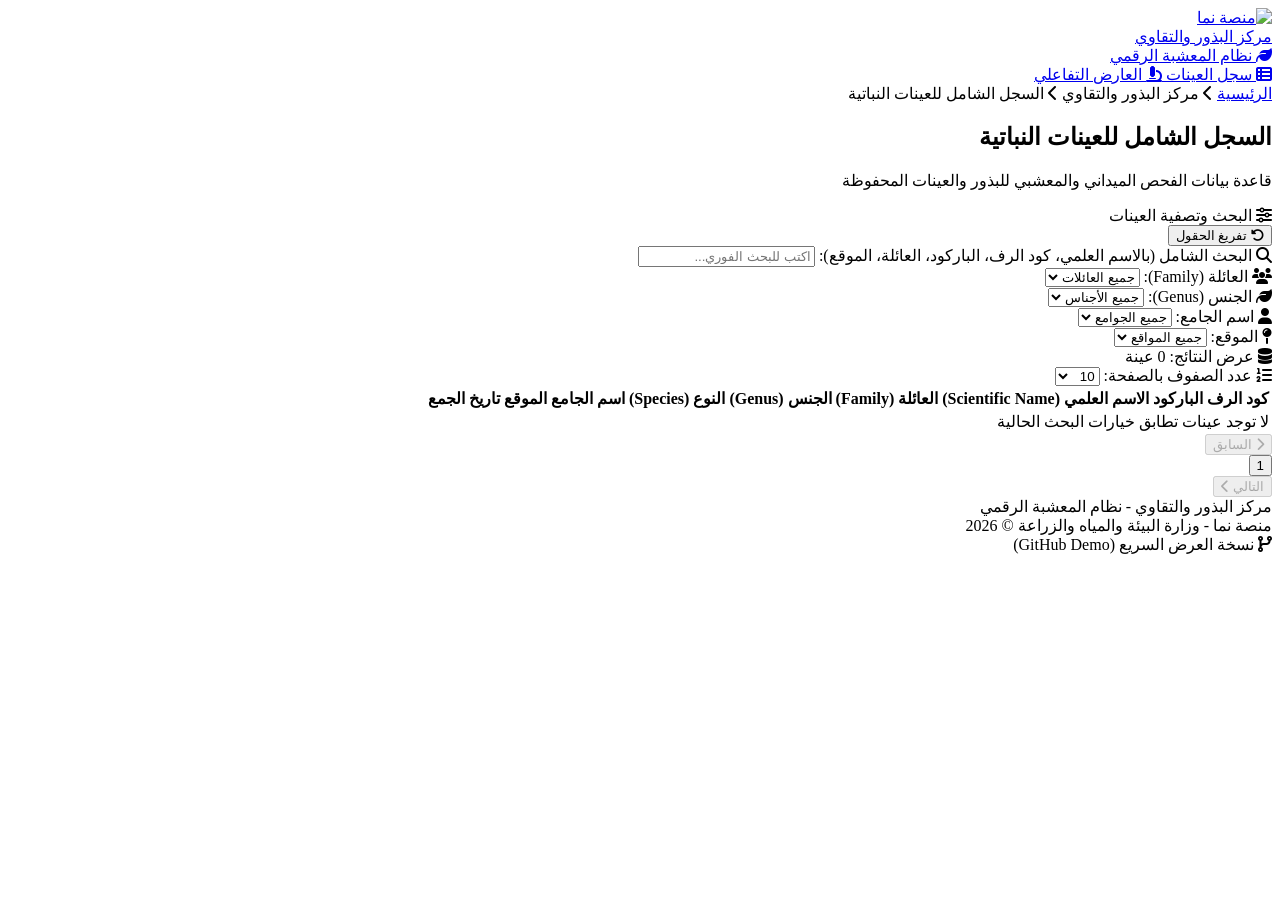
==== index.html @ 3b473ccd "Add files via upload" ====
<!DOCTYPE html>
<html lang="ar" dir="rtl">
<head>
    <meta charset="utf-8" />
    <meta name="viewport" content="width=device-width, initial-scale=1.0" />
    <title>مركز البذور والتقاوي - نظام المعشبة | السجل الشامل</title>
    
    <!-- Google Fonts: Tajawal & IBM Plex Sans Arabic -->
    <link rel="preconnect" href="https://fonts.googleapis.com">
    <link rel="preconnect" href="https://fonts.gstatic.com" crossorigin>
    <link href="https://fonts.googleapis.com/css2?family=IBM+Plex+Sans+Arabic:wght@400;500;600;700&family=Tajawal:wght@500;700;800;900&display=swap" rel="stylesheet">
    
    <!-- FontAwesome 6 -->
    <link rel="stylesheet" href="https://cdnjs.cloudflare.com/ajax/libs/font-awesome/6.5.1/css/all.min.css" />
    
    <!-- Naama Platform Styles -->
    <link rel="stylesheet" href="css/site.css" />
</head>
<body>
    <!-- Platform Header -->
    <header class="naama-navbar">
        <div class="naama-nav-container">
            <div class="naama-brand-group">
                <a href="index.html" class="naama-brand-link">
                    <img src="images/naama-logo.png" alt="منصة نما" class="naama-logo" />
                    <div class="naama-brand-text">
                        <span class="naama-title-large">مركز البذور والتقاوي</span>
                        <div class="system-name-tag">
                            <i class="fa-solid fa-leaf"></i>
                            <span>نظام المعشبة الرقمي</span>
                        </div>
                    </div>
                </a>
            </div>

            <div class="naama-nav-menu">
                <a href="index.html" class="naama-nav-link active">
                    <i class="fa-solid fa-table-list"></i> سجل العينات
                </a>
                <a href="detail.html?shelf=H68(1)2" class="naama-btn-services">
                    <i class="fa-solid fa-microscope"></i> العارض التفاعلي
                </a>
            </div>
        </div>
    </header>

    <!-- Page Header & Breadcrumbs -->
    <div class="naama-page-header">
        <div class="header-breadcrumbs">
            <a href="index.html">الرئيسية</a>
            <i class="fa-solid fa-chevron-left breadcrumb-separator"></i>
            <span>مركز البذور والتقاوي</span>
            <i class="fa-solid fa-chevron-left breadcrumb-separator"></i>
            <span class="active">السجل الشامل للعينات النباتية</span>
        </div>

        <div class="header-title-row">
            <div>
                <h2 class="naama-page-title">السجل الشامل للعينات النباتية</h2>
                <p class="naama-page-subtitle">قاعدة بيانات الفحص الميداني والمعشبي للبذور والعينات المحفوظة</p>
            </div>
        </div>
    </div>

    <!-- Main Container -->
    <main class="main-container main-content-body">
        <!-- Filter Card -->
        <div class="filter-card">
            <div class="filter-header">
                <div class="filter-title-box">
                    <i class="fa-solid fa-sliders"></i>
                    <span>البحث وتصفية العينات</span>
                </div>
                <div class="filter-actions-top">
                    <button type="button" class="btn btn-secondary btn-sm" id="btnResetFilters">
                        <i class="fa-solid fa-rotate-left"></i> تفريغ الحقول
                    </button>
                </div>
            </div>

            <form id="filterForm">
                <div class="filter-grid">
                    <div class="form-group form-group-full">
                        <label class="form-label">
                            <i class="fa-solid fa-magnifying-glass"></i> البحث الشامل (بالاسم العلمي، كود الرف، الباركود، العائلة، الموقع):
                        </label>
                        <input type="text" id="searchInput" class="form-control" placeholder="اكتب للبحث الفوري..." autocomplete="off" />
                    </div>

                    <div class="form-group">
                        <label class="form-label"><i class="fa-solid fa-users"></i> العائلة (Family):</label>
                        <select id="familySelect" class="form-select">
                            <option value="">جميع العائلات</option>
                        </select>
                    </div>

                    <div class="form-group">
                        <label class="form-label"><i class="fa-solid fa-leaf"></i> الجنس (Genus):</label>
                        <select id="genusSelect" class="form-select">
                            <option value="">جميع الأجناس</option>
                        </select>
                    </div>

                    <div class="form-group">
                        <label class="form-label"><i class="fa-solid fa-user"></i> اسم الجامع:</label>
                        <select id="collectorSelect" class="form-select">
                            <option value="">جميع الجوامع</option>
                        </select>
                    </div>

                    <div class="form-group">
                        <label class="form-label"><i class="fa-solid fa-map-pin"></i> الموقع:</label>
                        <select id="locationSelect" class="form-select">
                            <option value="">جميع المواقع</option>
                        </select>
                    </div>
                </div>
            </form>
        </div>

        <!-- Table Toolbar -->
        <div class="table-toolbar">
            <div class="table-results-info">
                <i class="fa-solid fa-database"></i>
                <span>عرض النتائج: </span>
                <span class="results-badge" id="resultsCount">0 عينة</span>
            </div>

            <div class="page-size-selector">
                <label for="pageSizeSelect"><i class="fa-solid fa-list-ol"></i> عدد الصفوف بالصفحة:</label>
                <select id="pageSizeSelect" class="form-select form-select-sm">
                    <option value="10" selected>10</option>
                    <option value="25">25</option>
                    <option value="50">50</option>
                    <option value="100">100</option>
                </select>
            </div>
        </div>

        <!-- Data Table Card -->
        <div class="data-table-card">
            <div class="table-responsive">
                <table class="naama-table" id="plantsTable">
                    <thead>
                        <tr>
                            <th>كود الرف</th>
                            <th>الباركود</th>
                            <th>الاسم العلمي (Scientific Name)</th>
                            <th>العائلة (Family)</th>
                            <th>الجنس (Genus)</th>
                            <th>النوع (Species)</th>
                            <th>اسم الجامع</th>
                            <th>الموقع</th>
                            <th>تاريخ الجمع</th>
                        </tr>
                    </thead>
                    <tbody id="tableBody">
                        <!-- Populated by JavaScript -->
                    </tbody>
                </table>
            </div>

            <!-- Pagination Bar -->
            <div class="pagination-bar" id="paginationBar">
                <button type="button" class="page-link" id="btnPrevPage">
                    <i class="fa-solid fa-chevron-right"></i> السابق
                </button>
                <div class="page-numbers" id="pageNumbers"></div>
                <button type="button" class="page-link" id="btnNextPage">
                    التالي <i class="fa-solid fa-chevron-left"></i>
                </button>
            </div>
        </div>
    </main>

    <!-- Platform Footer -->
    <footer class="naama-footer">
        <div class="naama-footer-container">
            <div class="footer-col-right">
                <div class="footer-title">مركز البذور والتقاوي - نظام المعشبة الرقمي</div>
                <div class="footer-subtitle">منصة نما - وزارة البيئة والمياه والزراعة © 2026</div>
            </div>
            <div class="footer-col-left">
                <span class="system-version-tag"><i class="fa-solid fa-code-branch"></i> نسخة العرض السريع (GitHub Demo)</span>
            </div>
        </div>
    </footer>

    <!-- Load Sample Data & App Logic -->
    <script src="js/plants-data.js"></script>
    <script>
        // State
        let allData = window.PLANTS_DATA || [];
        let filteredData = [...allData];
        let currentPage = 1;
        let pageSize = 10;

        // Elements
        const searchInput = document.getElementById('searchInput');
        const familySelect = document.getElementById('familySelect');
        const genusSelect = document.getElementById('genusSelect');
        const collectorSelect = document.getElementById('collectorSelect');
        const locationSelect = document.getElementById('locationSelect');
        const pageSizeSelect = document.getElementById('pageSizeSelect');
        const tableBody = document.getElementById('tableBody');
        const resultsCount = document.getElementById('resultsCount');
        const btnResetFilters = document.getElementById('btnResetFilters');
        const btnPrevPage = document.getElementById('btnPrevPage');
        const btnNextPage = document.getElementById('btnNextPage');
        const pageNumbers = document.getElementById('pageNumbers');

        // Populate Dropdowns
        function populateDropdown(selectEl, values) {
            const sorted = [...new Set(values.filter(v => v && v.trim() !== ''))].sort();
            sorted.forEach(v => {
                const opt = document.createElement('option');
                opt.value = v;
                opt.textContent = v;
                selectEl.appendChild(opt);
            });
        }

        populateDropdown(familySelect, allData.map(d => d.Family));
        populateDropdown(genusSelect, allData.map(d => d.Genus));
        populateDropdown(collectorSelect, allData.map(d => d.Collector));
        populateDropdown(locationSelect, allData.map(d => d.Location1));

        // Filtering
        function applyFilters() {
            const q = searchInput.value.trim().toLowerCase();
            const f = familySelect.value;
            const g = genusSelect.value;
            const c = collectorSelect.value;
            const l = locationSelect.value;

            filteredData = allData.filter(item => {
                if (f && item.Family !== f) return false;
                if (g && item.Genus !== g) return false;
                if (c && item.Collector !== c) return false;
                if (l && item.Location1 !== l) return false;

                if (q) {
                    const matchName = item.Name && item.Name.toLowerCase().includes(q);
                    const matchShelf = item.Shelf && item.Shelf.toLowerCase().includes(q);
                    const matchBarcode = item.Barcode && item.Barcode.toString().includes(q);
                    const matchFamily = item.Family && item.Family.toLowerCase().includes(q);
                    const matchLoc = item.Location1 && item.Location1.toLowerCase().includes(q);
                    if (!matchName && !matchShelf && !matchBarcode && !matchFamily && !matchLoc) return false;
                }
                return true;
            });

            currentPage = 1;
            renderTable();
        }

        // Render Table
        function renderTable() {
            resultsCount.textContent = `${filteredData.length} عينة`;

            const totalPages = Math.ceil(filteredData.length / pageSize) || 1;
            if (currentPage > totalPages) currentPage = totalPages;

            const startIndex = (currentPage - 1) * pageSize;
            const pageItems = filteredData.slice(startIndex, startIndex + pageSize);

            if (pageItems.length === 0) {
                tableBody.innerHTML = `<tr><td colspan="9" class="no-data-cell">لا توجد عينات تطابق خيارات البحث الحالية</td></tr>`;
            } else {
                tableBody.innerHTML = pageItems.map(p => `
                    <tr>
                        <td>
                            <a href="detail.html?shelf=${encodeURIComponent(p.Shelf)}" class="badge-code badge-code-link" title="عرض تفاصيل العينة وفحص الصور">
                                <i class="fa-solid fa-arrow-up-left-from-circle"></i> ${escapeHtml(p.Shelf || '—')}
                            </a>
                        </td>
                        <td><strong>${p.Barcode}</strong></td>
                        <td class="latin-name-cell">
                            <span class="latin-name-highlight">${escapeHtml(p.Name || '—')}</span>
                        </td>
                        <td>${escapeHtml(p.Family || '—')}</td>
                        <td>${escapeHtml(p.Genus || '—')}</td>
                        <td>${escapeHtml(p.Species || '—')}</td>
                        <td>${escapeHtml(p.Collector || '—')}</td>
                        <td>${escapeHtml(p.Location1 || '—')}</td>
                        <td>${escapeHtml(p.Date || '—')}</td>
                    </tr>
                `).join('');
            }

            renderPagination(totalPages);
        }

        // Render Pagination
        function renderPagination(totalPages) {
            btnPrevPage.disabled = currentPage <= 1;
            btnNextPage.disabled = currentPage >= totalPages;

            let html = '';
            const maxVisible = 5;
            let start = Math.max(1, currentPage - 2);
            let end = Math.min(totalPages, start + maxVisible - 1);

            if (end - start < maxVisible - 1) {
                start = Math.max(1, end - maxVisible + 1);
            }

            for (let i = start; i <= end; i++) {
                html += `<button type="button" class="page-link ${i === currentPage ? 'active' : ''}" onclick="goToPage(${i})">${i}</button>`;
            }

            pageNumbers.innerHTML = html;
        }

        window.goToPage = function(page) {
            currentPage = page;
            renderTable();
        };

        btnPrevPage.addEventListener('click', () => {
            if (currentPage > 1) {
                currentPage--;
                renderTable();
            }
        });

        btnNextPage.addEventListener('click', () => {
            const totalPages = Math.ceil(filteredData.length / pageSize) || 1;
            if (currentPage < totalPages) {
                currentPage++;
                renderTable();
            }
        });

        pageSizeSelect.addEventListener('change', () => {
            pageSize = parseInt(pageSizeSelect.value, 10);
            currentPage = 1;
            renderTable();
        });

        searchInput.addEventListener('input', applyFilters);
        familySelect.addEventListener('change', applyFilters);
        genusSelect.addEventListener('change', applyFilters);
        collectorSelect.addEventListener('change', applyFilters);
        locationSelect.addEventListener('change', applyFilters);

        btnResetFilters.addEventListener('click', () => {
            searchInput.value = '';
            familySelect.value = '';
            genusSelect.value = '';
            collectorSelect.value = '';
            locationSelect.value = '';
            applyFilters();
        });

        function escapeHtml(text) {
            return String(text).replace(/&/g, '&amp;').replace(/</g, '&lt;').replace(/>/g, '&gt;').replace(/"/g, '&quot;');
        }

        // Initial Render
        renderTable();
    </script>
</body>
</html>
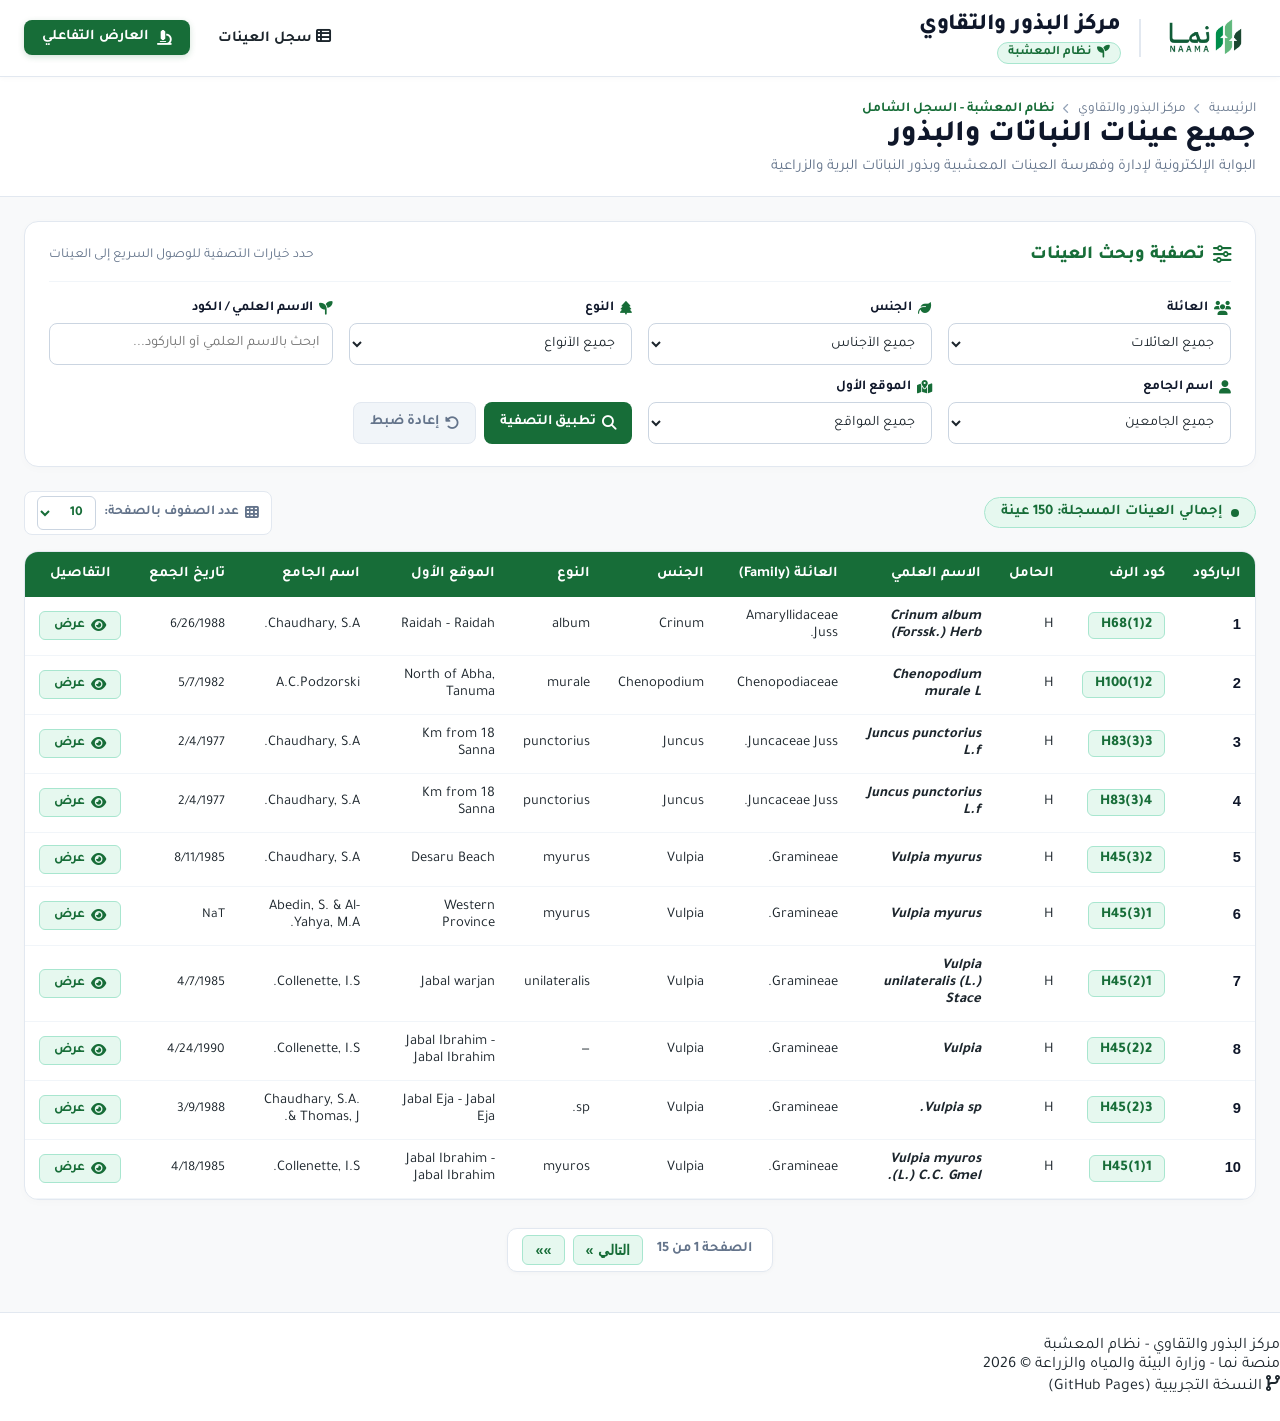
==== commit 525e2012: "Add files via upload" ====
--- a/index.html
+++ b/index.html
@@ -5,130 +5,153 @@
     <meta name="viewport" content="width=device-width, initial-scale=1.0" />
     <title>مركز البذور والتقاوي - نظام المعشبة | السجل الشامل</title>
     
-    <!-- Google Fonts: Tajawal & IBM Plex Sans Arabic -->
+    <!-- Google Fonts: Tajawal & IBM Plex Sans Arabic (خطوط منصة نما الرسمية) -->
     <link rel="preconnect" href="https://fonts.googleapis.com">
     <link rel="preconnect" href="https://fonts.gstatic.com" crossorigin>
-    <link href="https://fonts.googleapis.com/css2?family=IBM+Plex+Sans+Arabic:wght@400;500;600;700&family=Tajawal:wght@500;700;800;900&display=swap" rel="stylesheet">
+    <link href="https://fonts.googleapis.com/css2?family=IBM+Plex+Sans+Arabic:wght@400;500;600;700;800&family=Tajawal:wght@400;500;700;800;900&display=swap" rel="stylesheet">
     
     <!-- FontAwesome 6 -->
     <link rel="stylesheet" href="https://cdnjs.cloudflare.com/ajax/libs/font-awesome/6.5.1/css/all.min.css" />
     
-    <!-- Naama Platform Styles -->
+    <!-- Custom Styles (Naama Theme) -->
     <link rel="stylesheet" href="css/site.css" />
 </head>
 <body>
-    <!-- Platform Header -->
+    <!-- Naama Platform Top Navbar -->
     <header class="naama-navbar">
         <div class="naama-nav-container">
-            <div class="naama-brand-group">
-                <a href="index.html" class="naama-brand-link">
-                    <img src="images/naama-logo.png" alt="منصة نما" class="naama-logo" />
-                    <div class="naama-brand-text">
-                        <span class="naama-title-large">مركز البذور والتقاوي</span>
-                        <div class="system-name-tag">
-                            <i class="fa-solid fa-leaf"></i>
-                            <span>نظام المعشبة الرقمي</span>
-                        </div>
-                    </div>
+            <!-- Brand Section (Right in RTL) -->
+            <div class="naama-brand-wrapper">
+                <a href="index.html" class="naama-logo-block" title="منصة نما">
+                    <img src="images/naama-logo.png" alt="شعار منصة نما" style="height: 48px; width: auto; display: block;" />
                 </a>
-            </div>
-
+
+                <div class="naama-brand-separator"></div>
+
+                <!-- (مركز البذور والتقاوي) بخط كبير بارز + اسم النظام نظام المعشبة -->
+                <div class="center-identity">
+                    <h1 class="center-main-title">مركز البذور والتقاوي</h1>
+                    <div class="system-name-tag">
+                        <i class="fa-solid fa-seedling"></i>
+                        <span>نظام المعشبة</span>
+                    </div>
+                </div>
+            </div>
+
+            <!-- Left Actions Menu -->
             <div class="naama-nav-menu">
                 <a href="index.html" class="naama-nav-link active">
-                    <i class="fa-solid fa-table-list"></i> سجل العينات
+                    <i class="fa-solid fa-table-list"></i>
+                    <span>سجل العينات</span>
                 </a>
                 <a href="detail.html?shelf=H68(1)2" class="naama-btn-services">
-                    <i class="fa-solid fa-microscope"></i> العارض التفاعلي
+                    <i class="fa-solid fa-microscope"></i>
+                    <span>العارض التفاعلي</span>
                 </a>
             </div>
         </div>
     </header>
 
-    <!-- Page Header & Breadcrumbs -->
+    <!-- Naama Page Header / Breadcrumbs -->
     <div class="naama-page-header">
         <div class="header-breadcrumbs">
             <a href="index.html">الرئيسية</a>
             <i class="fa-solid fa-chevron-left breadcrumb-separator"></i>
             <span>مركز البذور والتقاوي</span>
             <i class="fa-solid fa-chevron-left breadcrumb-separator"></i>
-            <span class="active">السجل الشامل للعينات النباتية</span>
+            <span class="active">نظام المعشبة - السجل الشامل</span>
         </div>
 
         <div class="header-title-row">
             <div>
-                <h2 class="naama-page-title">السجل الشامل للعينات النباتية</h2>
-                <p class="naama-page-subtitle">قاعدة بيانات الفحص الميداني والمعشبي للبذور والعينات المحفوظة</p>
+                <h2 class="naama-page-title">جميع عينات النباتات والبذور</h2>
+                <p class="naama-page-subtitle">البوابة الإلكترونية لإدارة وفهرسة العينات المعشبية وبذور النباتات البرية والزراعية</p>
             </div>
         </div>
     </div>
 
-    <!-- Main Container -->
-    <main class="main-container main-content-body">
-        <!-- Filter Card -->
+    <div class="main-container">
+        <!-- Filter Card (Naama Card Style) -->
         <div class="filter-card">
             <div class="filter-header">
                 <div class="filter-title-box">
                     <i class="fa-solid fa-sliders"></i>
-                    <span>البحث وتصفية العينات</span>
+                    <span>تصفية وبحث العينات</span>
                 </div>
-                <div class="filter-actions-top">
-                    <button type="button" class="btn btn-secondary btn-sm" id="btnResetFilters">
-                        <i class="fa-solid fa-rotate-left"></i> تفريغ الحقول
-                    </button>
-                </div>
-            </div>
-
-            <form id="filterForm">
+                <span class="filter-subtitle-note">حدد خيارات التصفية للوصول السريع إلى العينات</span>
+            </div>
+
+            <form id="filterForm" onsubmit="event.preventDefault(); applyFilters();">
                 <div class="filter-grid">
-                    <div class="form-group form-group-full">
-                        <label class="form-label">
-                            <i class="fa-solid fa-magnifying-glass"></i> البحث الشامل (بالاسم العلمي، كود الرف، الباركود، العائلة، الموقع):
-                        </label>
-                        <input type="text" id="searchInput" class="form-control" placeholder="اكتب للبحث الفوري..." autocomplete="off" />
-                    </div>
-
-                    <div class="form-group">
-                        <label class="form-label"><i class="fa-solid fa-users"></i> العائلة (Family):</label>
-                        <select id="familySelect" class="form-select">
+                    <!-- Row 1 -->
+                    <div class="filter-item">
+                        <label class="filter-label"><i class="fa-solid fa-users"></i> العائلة</label>
+                        <select id="filterFamily" class="filter-select">
                             <option value="">جميع العائلات</option>
                         </select>
                     </div>
 
-                    <div class="form-group">
-                        <label class="form-label"><i class="fa-solid fa-leaf"></i> الجنس (Genus):</label>
-                        <select id="genusSelect" class="form-select">
+                    <div class="filter-item">
+                        <label class="filter-label"><i class="fa-solid fa-leaf"></i> الجنس</label>
+                        <select id="filterGenus" class="filter-select">
                             <option value="">جميع الأجناس</option>
                         </select>
                     </div>
 
-                    <div class="form-group">
-                        <label class="form-label"><i class="fa-solid fa-user"></i> اسم الجامع:</label>
-                        <select id="collectorSelect" class="form-select">
-                            <option value="">جميع الجوامع</option>
-                        </select>
-                    </div>
-
-                    <div class="form-group">
-                        <label class="form-label"><i class="fa-solid fa-map-pin"></i> الموقع:</label>
-                        <select id="locationSelect" class="form-select">
+                    <div class="filter-item">
+                        <label class="filter-label"><i class="fa-solid fa-tree"></i> النوع</label>
+                        <select id="filterSpecies" class="filter-select">
+                            <option value="">جميع الأنواع</option>
+                        </select>
+                    </div>
+
+                    <div class="filter-item">
+                        <label class="filter-label"><i class="fa-solid fa-seedling"></i> الاسم العلمي / الكود</label>
+                        <input type="text" id="filterScientificName" class="filter-input" placeholder="ابحث بالاسم العلمي أو الباركود..." autocomplete="off" />
+                    </div>
+
+                    <!-- Row 2 -->
+                    <div class="filter-item">
+                        <label class="filter-label"><i class="fa-solid fa-user"></i> اسم الجامع</label>
+                        <select id="filterCollector" class="filter-select">
+                            <option value="">جميع الجامعين</option>
+                        </select>
+                    </div>
+
+                    <div class="filter-item">
+                        <label class="filter-label"><i class="fa-solid fa-map-location-dot"></i> الموقع الأول</label>
+                        <select id="filterLocation1" class="filter-select">
                             <option value="">جميع المواقع</option>
                         </select>
+                    </div>
+
+                    <!-- Action Buttons -->
+                    <div class="filter-actions">
+                        <button type="button" class="btn btn-primary" onclick="applyFilters()">
+                            <i class="fa-solid fa-magnifying-glass"></i>
+                            تطبيق التصفية
+                        </button>
+                        <button type="button" class="btn btn-secondary" onclick="resetFilters()">
+                            <i class="fa-solid fa-rotate-left"></i>
+                            إعادة ضبط
+                        </button>
                     </div>
                 </div>
             </form>
         </div>
 
-        <!-- Table Toolbar -->
+        <!-- Table Toolbar: Naama Style Badge + Rows Controller -->
         <div class="table-toolbar">
-            <div class="table-results-info">
-                <i class="fa-solid fa-database"></i>
-                <span>عرض النتائج: </span>
-                <span class="results-badge" id="resultsCount">0 عينة</span>
-            </div>
-
-            <div class="page-size-selector">
-                <label for="pageSizeSelect"><i class="fa-solid fa-list-ol"></i> عدد الصفوف بالصفحة:</label>
-                <select id="pageSizeSelect" class="form-select form-select-sm">
+            <div class="naama-stats-pill">
+                <span class="naama-pill-dot"></span>
+                <span>إجمالي العينات المسجلة: <strong id="totalCountDisplay">150</strong> عينة</span>
+            </div>
+
+            <div class="page-size-controller">
+                <label for="pageSizeSelect" class="page-size-label">
+                    <i class="fa-solid fa-table-cells"></i> عدد الصفوف بالصفحة:
+                </label>
+                <select id="pageSizeSelect" class="page-size-select" onchange="changePageSize(this.value)">
                     <option value="10" selected>10</option>
                     <option value="25">25</option>
                     <option value="50">50</option>
@@ -137,228 +160,214 @@
             </div>
         </div>
 
-        <!-- Data Table Card -->
-        <div class="data-table-card">
-            <div class="table-responsive">
-                <table class="naama-table" id="plantsTable">
-                    <thead>
-                        <tr>
-                            <th>كود الرف</th>
-                            <th>الباركود</th>
-                            <th>الاسم العلمي (Scientific Name)</th>
-                            <th>العائلة (Family)</th>
-                            <th>الجنس (Genus)</th>
-                            <th>النوع (Species)</th>
-                            <th>اسم الجامع</th>
-                            <th>الموقع</th>
-                            <th>تاريخ الجمع</th>
-                        </tr>
-                    </thead>
-                    <tbody id="tableBody">
-                        <!-- Populated by JavaScript -->
-                    </tbody>
-                </table>
-            </div>
-
-            <!-- Pagination Bar -->
-            <div class="pagination-bar" id="paginationBar">
-                <button type="button" class="page-link" id="btnPrevPage">
-                    <i class="fa-solid fa-chevron-right"></i> السابق
-                </button>
-                <div class="page-numbers" id="pageNumbers"></div>
-                <button type="button" class="page-link" id="btnNextPage">
-                    التالي <i class="fa-solid fa-chevron-left"></i>
-                </button>
-            </div>
-        </div>
-    </main>
+        <!-- Data Table View (Naama Table Design) -->
+        <div class="table-responsive-card">
+            <table class="plants-data-table">
+                <thead>
+                    <tr>
+                        <th>الباركود</th>
+                        <th>كود الرف</th>
+                        <th>الحامل</th>
+                        <th>الاسم العلمي</th>
+                        <th>العائلة (Family)</th>
+                        <th>الجنس</th>
+                        <th>النوع</th>
+                        <th>الموقع الأول</th>
+                        <th>اسم الجامع</th>
+                        <th>تاريخ الجمع</th>
+                        <th style="width: 100px; text-align: center;">التفاصيل</th>
+                    </tr>
+                </thead>
+                <tbody id="tableBody">
+                    <!-- Populated dynamically by JS -->
+                </tbody>
+            </table>
+        </div>
+
+        <!-- Pagination (Naama Style) -->
+        <div class="pagination-container" id="paginationContainer">
+            <div class="pagination" id="paginationBox">
+                <!-- Populated dynamically by JS -->
+            </div>
+        </div>
+    </div>
 
     <!-- Platform Footer -->
     <footer class="naama-footer">
         <div class="naama-footer-container">
             <div class="footer-col-right">
-                <div class="footer-title">مركز البذور والتقاوي - نظام المعشبة الرقمي</div>
+                <div class="footer-title">مركز البذور والتقاوي - نظام المعشبة</div>
                 <div class="footer-subtitle">منصة نما - وزارة البيئة والمياه والزراعة © 2026</div>
             </div>
             <div class="footer-col-left">
-                <span class="system-version-tag"><i class="fa-solid fa-code-branch"></i> نسخة العرض السريع (GitHub Demo)</span>
+                <span class="system-version-tag"><i class="fa-solid fa-code-branch"></i> النسخة التجريبية (GitHub Pages)</span>
             </div>
         </div>
     </footer>
 
-    <!-- Load Sample Data & App Logic -->
+    <!-- Sample Data -->
     <script src="js/plants-data.js"></script>
+
+    <!-- Table Logic -->
     <script>
-        // State
-        let allData = window.PLANTS_DATA || [];
-        let filteredData = [...allData];
+        const allPlants = window.PLANTS_DATA || [];
+        let filteredPlants = [...allPlants];
         let currentPage = 1;
         let pageSize = 10;
 
         // Elements
-        const searchInput = document.getElementById('searchInput');
-        const familySelect = document.getElementById('familySelect');
-        const genusSelect = document.getElementById('genusSelect');
-        const collectorSelect = document.getElementById('collectorSelect');
-        const locationSelect = document.getElementById('locationSelect');
-        const pageSizeSelect = document.getElementById('pageSizeSelect');
+        const filterFamily = document.getElementById('filterFamily');
+        const filterGenus = document.getElementById('filterGenus');
+        const filterSpecies = document.getElementById('filterSpecies');
+        const filterScientificName = document.getElementById('filterScientificName');
+        const filterCollector = document.getElementById('filterCollector');
+        const filterLocation1 = document.getElementById('filterLocation1');
         const tableBody = document.getElementById('tableBody');
-        const resultsCount = document.getElementById('resultsCount');
-        const btnResetFilters = document.getElementById('btnResetFilters');
-        const btnPrevPage = document.getElementById('btnPrevPage');
-        const btnNextPage = document.getElementById('btnNextPage');
-        const pageNumbers = document.getElementById('pageNumbers');
-
-        // Populate Dropdowns
-        function populateDropdown(selectEl, values) {
-            const sorted = [...new Set(values.filter(v => v && v.trim() !== ''))].sort();
-            sorted.forEach(v => {
+        const totalCountDisplay = document.getElementById('totalCountDisplay');
+        const paginationBox = document.getElementById('paginationBox');
+
+        // Initialize Filter Dropdowns
+        function initDropdowns() {
+            populateSelect(filterFamily, allPlants.map(p => p.Family));
+            populateSelect(filterGenus, allPlants.map(p => p.Genus));
+            populateSelect(filterSpecies, allPlants.map(p => p.Species));
+            populateSelect(filterCollector, allPlants.map(p => p.Collector));
+            populateSelect(filterLocation1, allPlants.map(p => p.Location1));
+        }
+
+        function populateSelect(selectEl, values) {
+            const unique = [...new Set(values.filter(v => v && v.trim() !== ''))].sort();
+            unique.forEach(val => {
                 const opt = document.createElement('option');
-                opt.value = v;
-                opt.textContent = v;
+                opt.value = val;
+                opt.textContent = val;
                 selectEl.appendChild(opt);
             });
         }
 
-        populateDropdown(familySelect, allData.map(d => d.Family));
-        populateDropdown(genusSelect, allData.map(d => d.Genus));
-        populateDropdown(collectorSelect, allData.map(d => d.Collector));
-        populateDropdown(locationSelect, allData.map(d => d.Location1));
-
-        // Filtering
+        // Apply Filters
         function applyFilters() {
-            const q = searchInput.value.trim().toLowerCase();
-            const f = familySelect.value;
-            const g = genusSelect.value;
-            const c = collectorSelect.value;
-            const l = locationSelect.value;
-
-            filteredData = allData.filter(item => {
-                if (f && item.Family !== f) return false;
-                if (g && item.Genus !== g) return false;
-                if (c && item.Collector !== c) return false;
-                if (l && item.Location1 !== l) return false;
+            const q = filterScientificName.value.trim().toLowerCase();
+            const fam = filterFamily.value;
+            const gen = filterGenus.value;
+            const sp = filterSpecies.value;
+            const col = filterCollector.value;
+            const loc = filterLocation1.value;
+
+            filteredPlants = allPlants.filter(p => {
+                if (fam && p.Family !== fam) return false;
+                if (gen && p.Genus !== gen) return false;
+                if (sp && p.Species !== sp) return false;
+                if (col && p.Collector !== col) return false;
+                if (loc && p.Location1 !== loc) return false;
 
                 if (q) {
-                    const matchName = item.Name && item.Name.toLowerCase().includes(q);
-                    const matchShelf = item.Shelf && item.Shelf.toLowerCase().includes(q);
-                    const matchBarcode = item.Barcode && item.Barcode.toString().includes(q);
-                    const matchFamily = item.Family && item.Family.toLowerCase().includes(q);
-                    const matchLoc = item.Location1 && item.Location1.toLowerCase().includes(q);
-                    if (!matchName && !matchShelf && !matchBarcode && !matchFamily && !matchLoc) return false;
+                    const matchName = p.Name && p.Name.toLowerCase().includes(q);
+                    const matchShelf = p.Shelf && p.Shelf.toLowerCase().includes(q);
+                    const matchBarcode = p.Barcode && p.Barcode.toString().includes(q);
+                    if (!matchName && !matchShelf && !matchBarcode) return false;
                 }
                 return true;
             });
 
             currentPage = 1;
-            renderTable();
-        }
-
-        // Render Table
-        function renderTable() {
-            resultsCount.textContent = `${filteredData.length} عينة`;
-
-            const totalPages = Math.ceil(filteredData.length / pageSize) || 1;
+            render();
+        }
+
+        function resetFilters() {
+            filterFamily.value = '';
+            filterGenus.value = '';
+            filterSpecies.value = '';
+            filterScientificName.value = '';
+            filterCollector.value = '';
+            filterLocation1.value = '';
+            filteredPlants = [...allPlants];
+            currentPage = 1;
+            render();
+        }
+
+        function changePageSize(val) {
+            pageSize = parseInt(val, 10);
+            currentPage = 1;
+            render();
+        }
+
+        function goToPage(page) {
+            currentPage = page;
+            render();
+            window.scrollTo({ top: 300, behavior: 'smooth' });
+        }
+
+        // Render Table & Pagination
+        function render() {
+            totalCountDisplay.textContent = filteredPlants.length;
+
+            const totalPages = Math.ceil(filteredPlants.length / pageSize) || 1;
             if (currentPage > totalPages) currentPage = totalPages;
 
             const startIndex = (currentPage - 1) * pageSize;
-            const pageItems = filteredData.slice(startIndex, startIndex + pageSize);
+            const pageItems = filteredPlants.slice(startIndex, startIndex + pageSize);
 
             if (pageItems.length === 0) {
-                tableBody.innerHTML = `<tr><td colspan="9" class="no-data-cell">لا توجد عينات تطابق خيارات البحث الحالية</td></tr>`;
+                tableBody.innerHTML = `
+                    <tr>
+                        <td colspan="11" style="text-align: center; padding: 40px; color: var(--naama-text-muted);">
+                            <i class="fa-solid fa-box-open" style="font-size: 2rem; display: block; margin-bottom: 8px;"></i>
+                            لم يتم العثور على أي نتائج مطابقة لخيارات التصفية المحددة.
+                        </td>
+                    </tr>
+                `;
             } else {
                 tableBody.innerHTML = pageItems.map(p => `
                     <tr>
+                        <td><strong class="barcode-text">${p.Barcode}</strong></td>
                         <td>
-                            <a href="detail.html?shelf=${encodeURIComponent(p.Shelf)}" class="badge-code badge-code-link" title="عرض تفاصيل العينة وفحص الصور">
-                                <i class="fa-solid fa-arrow-up-left-from-circle"></i> ${escapeHtml(p.Shelf || '—')}
+                            <a href="detail.html?shelf=${encodeURIComponent(p.Shelf || '')}" class="badge-code badge-link" title="اضغط لعرض تفاصيل وصور العينة">
+                                ${escapeHtml(p.Shelf || '—')}
                             </a>
                         </td>
-                        <td><strong>${p.Barcode}</strong></td>
-                        <td class="latin-name-cell">
-                            <span class="latin-name-highlight">${escapeHtml(p.Name || '—')}</span>
-                        </td>
+                        <td>${escapeHtml(p.Rack || '—')}</td>
+                        <td class="latin-name">${escapeHtml(p.Name || '—')}</td>
                         <td>${escapeHtml(p.Family || '—')}</td>
                         <td>${escapeHtml(p.Genus || '—')}</td>
                         <td>${escapeHtml(p.Species || '—')}</td>
+                        <td>${escapeHtml(p.Location1 || '—')}</td>
                         <td>${escapeHtml(p.Collector || '—')}</td>
-                        <td>${escapeHtml(p.Location1 || '—')}</td>
-                        <td>${escapeHtml(p.Date || '—')}</td>
+                        <td class="date-col">${escapeHtml(p.Date || '—')}</td>
+                        <td style="text-align: center;">
+                            <a href="detail.html?shelf=${encodeURIComponent(p.Shelf || '')}" class="btn-table-action" title="عرض تفاصيل وصور العينة">
+                                <i class="fa-solid fa-eye"></i>
+                                <span>عرض</span>
+                            </a>
+                        </td>
                     </tr>
                 `).join('');
             }
 
-            renderPagination(totalPages);
-        }
-
-        // Render Pagination
-        function renderPagination(totalPages) {
-            btnPrevPage.disabled = currentPage <= 1;
-            btnNextPage.disabled = currentPage >= totalPages;
-
-            let html = '';
-            const maxVisible = 5;
-            let start = Math.max(1, currentPage - 2);
-            let end = Math.min(totalPages, start + maxVisible - 1);
-
-            if (end - start < maxVisible - 1) {
-                start = Math.max(1, end - maxVisible + 1);
+            // Pagination
+            let pagHtml = '';
+            if (currentPage > 1) {
+                pagHtml += `<button type="button" class="page-link" onclick="goToPage(1)" title="الصفحة الأولى">&laquo;&laquo;</button>`;
+                pagHtml += `<button type="button" class="page-link" onclick="goToPage(${currentPage - 1})">&laquo; السابق</button>`;
             }
 
-            for (let i = start; i <= end; i++) {
-                html += `<button type="button" class="page-link ${i === currentPage ? 'active' : ''}" onclick="goToPage(${i})">${i}</button>`;
+            pagHtml += `<span class="page-indicator">الصفحة <strong>${currentPage}</strong> من <strong>${totalPages}</strong></span>`;
+
+            if (currentPage < totalPages) {
+                pagHtml += `<button type="button" class="page-link" onclick="goToPage(${currentPage + 1})">التالي &raquo;</button>`;
+                pagHtml += `<button type="button" class="page-link" onclick="goToPage(${totalPages})" title="الصفحة الأخيرة">&raquo;&raquo;</button>`;
             }
 
-            pageNumbers.innerHTML = html;
-        }
-
-        window.goToPage = function(page) {
-            currentPage = page;
-            renderTable();
-        };
-
-        btnPrevPage.addEventListener('click', () => {
-            if (currentPage > 1) {
-                currentPage--;
-                renderTable();
-            }
-        });
-
-        btnNextPage.addEventListener('click', () => {
-            const totalPages = Math.ceil(filteredData.length / pageSize) || 1;
-            if (currentPage < totalPages) {
-                currentPage++;
-                renderTable();
-            }
-        });
-
-        pageSizeSelect.addEventListener('change', () => {
-            pageSize = parseInt(pageSizeSelect.value, 10);
-            currentPage = 1;
-            renderTable();
-        });
-
-        searchInput.addEventListener('input', applyFilters);
-        familySelect.addEventListener('change', applyFilters);
-        genusSelect.addEventListener('change', applyFilters);
-        collectorSelect.addEventListener('change', applyFilters);
-        locationSelect.addEventListener('change', applyFilters);
-
-        btnResetFilters.addEventListener('click', () => {
-            searchInput.value = '';
-            familySelect.value = '';
-            genusSelect.value = '';
-            collectorSelect.value = '';
-            locationSelect.value = '';
-            applyFilters();
-        });
+            paginationBox.innerHTML = pagHtml;
+        }
 
         function escapeHtml(text) {
             return String(text).replace(/&/g, '&amp;').replace(/</g, '&lt;').replace(/>/g, '&gt;').replace(/"/g, '&quot;');
         }
 
-        // Initial Render
-        renderTable();
+        // Run
+        initDropdowns();
+        render();
     </script>
 </body>
 </html>
--- a/css/site.css
+++ b/css/site.css
@@ -0,0 +1,1034 @@
+/* ========================================================
+   هوية وتصميم منصة نما (Naama Design System)
+   مركز البذور والتقاوي - نظام المعشبة
+   ======================================================== */
+
+:root {
+    /* Naama Colors */
+    --naama-primary: #176D38;
+    --naama-primary-hover: #11552B;
+    --naama-primary-dark: #0D4121;
+    --naama-mint: #E6F8EF;
+    --naama-mint-border: #A8E6CF;
+    --naama-mint-hover: #D7F3E5;
+    
+    --naama-bg: #F8F9FA;
+    --naama-card-bg: #FFFFFF;
+    --naama-border: #E2E8F0;
+    --naama-border-light: #F1F5F9;
+    
+    --naama-text-main: #1C252C;
+    --naama-text-muted: #64748B;
+    --naama-text-dark: #0F172A;
+    
+    /* Font */
+    --naama-font: 'Tajawal', 'IBM Plex Sans Arabic', -apple-system, BlinkMacSystemFont, "Segoe UI", Roboto, sans-serif;
+}
+
+* {
+    box-sizing: border-box;
+    margin: 0;
+    padding: 0;
+}
+
+body {
+    font-family: var(--naama-font);
+    background-color: var(--naama-bg);
+    color: var(--naama-text-main);
+    direction: rtl;
+    min-height: 100vh;
+    display: flex;
+    flex-direction: column;
+    -webkit-font-smoothing: antialiased;
+}
+
+/* ==========================================
+   Naama Top Navbar
+   ========================================== */
+.naama-navbar {
+    background-color: #FFFFFF;
+    border-bottom: 1px solid var(--naama-border);
+    padding: 12px 0;
+    box-shadow: 0 1px 6px rgba(0, 0, 0, 0.03);
+    position: sticky;
+    top: 0;
+    z-index: 100;
+}
+
+.naama-nav-container {
+    max-width: 1360px;
+    margin: 0 auto;
+    padding: 0 24px;
+    display: flex;
+    justify-content: space-between;
+    align-items: center;
+}
+
+/* Brand Group: Logo + Center Name + System Name */
+.naama-brand-wrapper {
+    display: flex;
+    align-items: center;
+    gap: 18px;
+}
+
+.naama-logo-block {
+    display: flex;
+    align-items: center;
+    gap: 10px;
+    text-decoration: none;
+    transition: opacity 0.2s;
+}
+
+.naama-logo-block img {
+    height: 46px;
+    width: auto;
+    object-fit: contain;
+    display: block;
+}
+
+.naama-logo-block:hover {
+    opacity: 0.9;
+}
+
+/* Naama Iconic Green Emblem */
+.naama-symbol {
+    width: 44px;
+    height: 44px;
+    background: linear-gradient(135deg, #176D38 0%, #1e8748 100%);
+    border-radius: 12px;
+    display: flex;
+    align-items: center;
+    justify-content: center;
+    color: #FFFFFF;
+    font-size: 1.3rem;
+    box-shadow: 0 3px 8px rgba(23, 109, 56, 0.25);
+}
+
+.naama-letters {
+    display: flex;
+    flex-direction: column;
+    line-height: 1.1;
+}
+
+.naama-arabic {
+    font-family: 'Tajawal', sans-serif;
+    font-size: 1.6rem;
+    font-weight: 900;
+    color: var(--naama-primary);
+    letter-spacing: 0.5px;
+}
+
+.naama-english {
+    font-family: 'Roboto', sans-serif;
+    font-size: 0.65rem;
+    font-weight: 800;
+    color: var(--naama-primary);
+    letter-spacing: 2px;
+}
+
+.naama-brand-separator {
+    width: 2px;
+    height: 38px;
+    background-color: var(--naama-border);
+}
+
+/* Center Name & System Name */
+.center-identity {
+    display: flex;
+    flex-direction: column;
+    gap: 2px;
+}
+
+.center-main-title {
+    font-family: 'Tajawal', sans-serif;
+    font-size: 1.45rem;
+    font-weight: 800;
+    color: var(--naama-text-dark);
+    line-height: 1.2;
+    letter-spacing: -0.2px;
+}
+
+.system-name-tag {
+    display: inline-flex;
+    align-items: center;
+    gap: 6px;
+    background-color: var(--naama-mint);
+    border: 1px solid var(--naama-mint-border);
+    color: var(--naama-primary);
+    font-size: 0.8rem;
+    font-weight: 700;
+    padding: 2px 10px;
+    border-radius: 20px;
+    width: fit-content;
+}
+
+.system-name-tag i {
+    font-size: 0.8rem;
+}
+
+/* Nav Menu Items */
+.naama-nav-menu {
+    display: flex;
+    align-items: center;
+    gap: 14px;
+}
+
+.naama-nav-link {
+    text-decoration: none;
+    color: var(--naama-text-main);
+    font-weight: 700;
+    font-size: 0.95rem;
+    padding: 8px 14px;
+    border-radius: 8px;
+    transition: all 0.2s;
+}
+
+.naama-nav-link:hover {
+    color: var(--naama-primary);
+    background-color: #F1F5F9;
+}
+
+.naama-btn-services {
+    display: inline-flex;
+    align-items: center;
+    gap: 8px;
+    background-color: var(--naama-primary);
+    color: #FFFFFF;
+    text-decoration: none;
+    font-weight: 700;
+    font-size: 0.92rem;
+    padding: 9px 18px;
+    border-radius: 8px;
+    box-shadow: 0 2px 6px rgba(23, 109, 56, 0.2);
+    transition: all 0.2s;
+}
+
+.naama-btn-services:hover {
+    background-color: var(--naama-primary-hover);
+    color: #FFFFFF;
+    box-shadow: 0 4px 10px rgba(23, 109, 56, 0.3);
+}
+
+/* ==========================================
+   Page Header & Breadcrumbs
+   ========================================== */
+.naama-page-header {
+    background-color: #FFFFFF;
+    border-bottom: 1px solid var(--naama-border);
+    padding: 24px 0 20px;
+    margin-bottom: 24px;
+}
+
+.naama-page-header > div,
+.main-container {
+    max-width: 1360px;
+    margin: 0 auto;
+    padding: 0 24px;
+}
+
+.header-breadcrumbs {
+    display: flex;
+    align-items: center;
+    gap: 8px;
+    font-size: 0.85rem;
+    color: var(--naama-text-muted);
+    margin-bottom: 10px;
+}
+
+.header-breadcrumbs a {
+    color: var(--naama-text-muted);
+    text-decoration: none;
+    transition: color 0.2s;
+}
+
+.header-breadcrumbs a:hover {
+    color: var(--naama-primary);
+}
+
+.breadcrumb-separator {
+    font-size: 0.65rem;
+    color: #94A3B8;
+}
+
+.header-breadcrumbs .active {
+    color: var(--naama-primary);
+    font-weight: 700;
+}
+
+.naama-page-title {
+    font-family: 'Tajawal', sans-serif;
+    font-size: 1.85rem;
+    font-weight: 800;
+    color: var(--naama-text-dark);
+    margin-bottom: 4px;
+}
+
+.naama-page-subtitle {
+    font-size: 0.95rem;
+    color: var(--naama-text-muted);
+}
+
+/* Main Body */
+.main-content-body {
+    flex: 1;
+}
+
+/* ==========================================
+   Filter Card (Naama Clean Card Style)
+   ========================================== */
+.filter-card {
+    background-color: var(--naama-card-bg);
+    border: 1px solid var(--naama-border);
+    border-radius: 14px;
+    padding: 22px 24px;
+    margin-bottom: 24px;
+    box-shadow: 0 2px 10px rgba(0, 0, 0, 0.02);
+}
+
+.filter-header {
+    display: flex;
+    justify-content: space-between;
+    align-items: center;
+    border-bottom: 1px solid var(--naama-border-light);
+    padding-bottom: 14px;
+    margin-bottom: 18px;
+    flex-wrap: wrap;
+    gap: 8px;
+}
+
+.filter-title-box {
+    display: flex;
+    align-items: center;
+    gap: 8px;
+    color: var(--naama-primary);
+    font-size: 1.15rem;
+    font-weight: 800;
+}
+
+.filter-subtitle-note {
+    font-size: 0.85rem;
+    color: var(--naama-text-muted);
+}
+
+.filter-grid {
+    display: grid;
+    grid-template-columns: repeat(4, 1fr);
+    gap: 14px 16px;
+    align-items: flex-end;
+}
+
+.filter-item {
+    display: flex;
+    flex-direction: column;
+    gap: 6px;
+}
+
+.filter-label {
+    font-size: 0.85rem;
+    font-weight: 700;
+    color: var(--naama-text-dark);
+    display: flex;
+    align-items: center;
+    gap: 6px;
+}
+
+.filter-label i {
+    color: var(--naama-primary);
+    font-size: 0.85rem;
+}
+
+.filter-input,
+.filter-select {
+    height: 42px;
+    padding: 6px 12px;
+    border: 1px solid #CBD5E1;
+    border-radius: 8px;
+    font-family: var(--naama-font);
+    font-size: 0.9rem;
+    background-color: #FFFFFF;
+    color: var(--naama-text-main);
+    transition: all 0.2s;
+    width: 100%;
+}
+
+.filter-input:focus,
+.filter-select:focus {
+    outline: none;
+    border-color: var(--naama-primary);
+    box-shadow: 0 0 0 3px rgba(23, 109, 56, 0.15);
+}
+
+.filter-actions {
+    display: flex;
+    gap: 8px;
+    align-items: center;
+}
+
+.btn {
+    display: inline-flex;
+    align-items: center;
+    justify-content: center;
+    gap: 6px;
+    padding: 8px 16px;
+    border-radius: 8px;
+    font-family: var(--naama-font);
+    font-weight: 700;
+    font-size: 0.9rem;
+    cursor: pointer;
+    border: none;
+    text-decoration: none;
+    transition: all 0.2s ease;
+    height: 42px;
+}
+
+.btn-primary {
+    background-color: var(--naama-primary);
+    color: #FFFFFF;
+}
+
+.btn-primary:hover {
+    background-color: var(--naama-primary-hover);
+    color: #FFFFFF;
+    box-shadow: 0 2px 8px rgba(23, 109, 56, 0.25);
+}
+
+.btn-secondary {
+    background-color: #F1F5F9;
+    color: var(--naama-text-muted);
+    border: 1px solid #E2E8F0;
+}
+
+.btn-secondary:hover {
+    background-color: #E2E8F0;
+    color: var(--naama-text-dark);
+}
+
+/* ==========================================
+   Table Toolbar (Naama Badge & Rows Dropdown)
+   ========================================== */
+.table-toolbar {
+    display: flex;
+    justify-content: space-between;
+    align-items: center;
+    margin-bottom: 16px;
+    flex-wrap: wrap;
+    gap: 12px;
+}
+
+/* Naama Mint Badge */
+.naama-stats-pill {
+    display: inline-flex;
+    align-items: center;
+    gap: 8px;
+    background-color: var(--naama-mint);
+    border: 1px solid var(--naama-mint-border);
+    color: var(--naama-primary);
+    font-weight: 700;
+    font-size: 0.92rem;
+    padding: 6px 16px;
+    border-radius: 30px;
+}
+
+.naama-pill-dot {
+    width: 8px;
+    height: 8px;
+    background-color: var(--naama-primary);
+    border-radius: 50%;
+}
+
+.page-size-controller {
+    display: inline-flex;
+    align-items: center;
+    gap: 8px;
+    background-color: #FFFFFF;
+    border: 1px solid var(--naama-border);
+    padding: 4px 12px;
+    border-radius: 8px;
+}
+
+.page-size-label {
+    font-size: 0.85rem;
+    font-weight: 700;
+    color: var(--naama-text-muted);
+    display: flex;
+    align-items: center;
+    gap: 6px;
+}
+
+.page-size-select {
+    height: 34px;
+    padding: 2px 8px;
+    border: 1px solid #CBD5E1;
+    border-radius: 6px;
+    font-family: var(--naama-font);
+    font-size: 0.85rem;
+    font-weight: 700;
+    color: var(--naama-primary);
+    background-color: #FFFFFF;
+    cursor: pointer;
+    outline: none;
+}
+
+.page-size-select:focus {
+    border-color: var(--naama-primary);
+}
+
+/* ==========================================
+   Data Table (Naama Clean Table)
+   ========================================== */
+.table-responsive-card {
+    background-color: var(--naama-card-bg);
+    border: 1px solid var(--naama-border);
+    border-radius: 14px;
+    box-shadow: 0 2px 10px rgba(0, 0, 0, 0.02);
+    overflow-x: auto;
+    margin-bottom: 28px;
+}
+
+.plants-data-table {
+    width: 100%;
+    border-collapse: collapse;
+    font-size: 0.92rem;
+    text-align: right;
+    min-width: 950px;
+}
+
+.plants-data-table thead {
+    background-color: var(--naama-primary);
+    color: #FFFFFF;
+}
+
+.plants-data-table th {
+    font-weight: 700;
+    padding: 14px 14px;
+    white-space: nowrap;
+    font-size: 0.92rem;
+    border: none;
+}
+
+.plants-data-table tbody tr {
+    border-bottom: 1px solid var(--naama-border-light);
+    transition: background-color 0.15s ease;
+}
+
+.plants-data-table tbody tr:hover {
+    background-color: #F8FDF9;
+}
+
+.plants-data-table td {
+    padding: 12px 14px;
+    vertical-align: middle;
+    color: var(--naama-text-main);
+}
+
+.barcode-text {
+    color: var(--naama-text-dark);
+    font-family: 'Roboto', sans-serif;
+    font-weight: 700;
+}
+
+.badge-code {
+    background-color: var(--naama-mint);
+    border: 1px solid var(--naama-mint-border);
+    color: var(--naama-primary);
+    font-weight: 800;
+    padding: 4px 12px;
+    border-radius: 6px;
+    display: inline-block;
+    transition: all 0.2s;
+}
+
+.badge-link {
+    text-decoration: none;
+    cursor: pointer;
+}
+
+.badge-link:hover {
+    background-color: var(--naama-primary);
+    color: #FFFFFF;
+    box-shadow: 0 2px 6px rgba(23, 109, 56, 0.3);
+}
+
+.latin-name {
+    font-style: italic;
+    font-weight: 600;
+    color: var(--naama-text-dark);
+}
+
+.latin-name-highlight {
+    font-style: italic;
+    font-weight: 800;
+    color: var(--naama-primary);
+    font-size: 1.05rem;
+}
+
+.date-col {
+    direction: ltr;
+    text-align: right;
+    font-size: 0.85rem;
+    color: var(--naama-text-muted);
+}
+
+.btn-table-action {
+    display: inline-flex;
+    align-items: center;
+    gap: 6px;
+    padding: 5px 14px;
+    background-color: var(--naama-mint);
+    color: var(--naama-primary);
+    border: 1px solid var(--naama-mint-border);
+    border-radius: 6px;
+    text-decoration: none;
+    font-weight: 700;
+    font-size: 0.85rem;
+    transition: all 0.2s;
+}
+
+.btn-table-action:hover {
+    background-color: var(--naama-primary);
+    color: #FFFFFF;
+}
+
+/* ==========================================
+   Pagination (Naama Style)
+   ========================================== */
+.pagination-container {
+    display: flex;
+    justify-content: center;
+    margin-bottom: 40px;
+}
+
+.pagination {
+    display: flex;
+    align-items: center;
+    gap: 8px;
+    background-color: #FFFFFF;
+    padding: 6px 14px;
+    border-radius: 10px;
+    border: 1px solid var(--naama-border);
+    box-shadow: 0 1px 4px rgba(0,0,0,0.03);
+}
+
+.page-link {
+    text-decoration: none;
+    color: var(--naama-primary);
+    font-weight: 700;
+    font-size: 0.9rem;
+    padding: 6px 12px;
+    border-radius: 6px;
+    background-color: var(--naama-mint);
+    border: 1px solid var(--naama-mint-border);
+    transition: all 0.2s;
+}
+
+.page-link:hover {
+    background-color: var(--naama-primary);
+    color: #FFFFFF;
+}
+
+.page-indicator {
+    font-size: 0.9rem;
+    font-weight: 700;
+    color: var(--naama-text-muted);
+    padding: 0 6px;
+}
+
+/* ==========================================
+   Detail Page Styles
+   ========================================== */
+.detail-container {
+    background-color: var(--naama-card-bg);
+    border: 1px solid var(--naama-border);
+    border-radius: 16px;
+    padding: 28px;
+    box-shadow: 0 2px 10px rgba(0,0,0,0.02);
+    margin-bottom: 40px;
+}
+
+.detail-grid {
+    display: grid;
+    grid-template-columns: 1fr 1fr;
+    gap: 32px;
+    align-items: flex-start;
+}
+
+.specimen-card {
+    background-color: #F8FAFC;
+    border: 1px solid var(--naama-border);
+    border-radius: 12px;
+    padding: 22px;
+}
+
+.specimen-title {
+    font-size: 1.25rem;
+    font-weight: 800;
+    color: var(--naama-primary);
+    margin-bottom: 18px;
+    display: flex;
+    align-items: center;
+    gap: 8px;
+    border-bottom: 2px solid var(--naama-border);
+    padding-bottom: 10px;
+}
+
+.specimen-table {
+    width: 100%;
+    border-collapse: collapse;
+}
+
+.specimen-table tr {
+    border-bottom: 1px solid #EDF2F7;
+}
+
+.specimen-table tr:last-child {
+    border-bottom: none;
+}
+
+.specimen-table th {
+    color: var(--naama-primary);
+    font-weight: 700;
+    padding: 10px 6px;
+    text-align: right;
+    width: 36%;
+    font-size: 0.92rem;
+    vertical-align: top;
+}
+
+.specimen-table th i {
+    font-size: 0.85rem;
+}
+
+.specimen-table td {
+    padding: 10px 6px;
+    color: var(--naama-text-dark);
+    font-size: 0.92rem;
+    text-align: right;
+}
+
+/* ==========================================
+   Interactive Herbarium Specimen Viewer
+   ========================================== */
+.viewer-card {
+    background-color: #FFFFFF;
+    border: 1px solid var(--naama-border);
+    border-radius: 14px;
+    overflow: hidden;
+    margin-bottom: 16px;
+    box-shadow: 0 4px 14px rgba(0, 0, 0, 0.04);
+}
+
+.viewer-card:fullscreen {
+    background-color: #1A1D20;
+    padding: 16px;
+    display: flex;
+    flex-direction: column;
+}
+
+.viewer-card:-webkit-full-screen {
+    background-color: #1A1D20;
+    padding: 16px;
+    display: flex;
+    flex-direction: column;
+}
+
+.viewer-toolbar {
+    display: flex;
+    align-items: center;
+    justify-content: center;
+    gap: 8px;
+    padding: 10px 14px;
+    background-color: #F8FAFC;
+    border-bottom: 1px solid var(--naama-border);
+    flex-wrap: wrap;
+    user-select: none;
+}
+
+.viewer-card:fullscreen .viewer-toolbar {
+    background-color: #262B30;
+    border-bottom-color: #3B424A;
+    border-radius: 8px;
+    margin-bottom: 10px;
+}
+
+.toolbar-group {
+    display: inline-flex;
+    align-items: center;
+    gap: 6px;
+}
+
+.toolbar-divider {
+    width: 1px;
+    height: 24px;
+    background-color: var(--naama-border);
+    margin: 0 4px;
+}
+
+.viewer-card:fullscreen .toolbar-divider {
+    background-color: #4A5568;
+}
+
+.toolbar-btn {
+    display: inline-flex;
+    align-items: center;
+    justify-content: center;
+    width: 38px;
+    height: 38px;
+    border-radius: 8px;
+    border: 1px solid var(--naama-border);
+    background-color: #FFFFFF;
+    color: var(--naama-text-main);
+    font-size: 0.95rem;
+    cursor: pointer;
+    transition: all 0.2s;
+}
+
+.toolbar-btn:hover {
+    background-color: var(--naama-mint);
+    border-color: var(--naama-mint-border);
+    color: var(--naama-primary);
+    transform: translateY(-1px);
+}
+
+.toolbar-btn:active {
+    transform: translateY(0);
+}
+
+.viewer-card:fullscreen .toolbar-btn {
+    background-color: #32383E;
+    border-color: #4A5568;
+    color: #E2E8F0;
+}
+
+.viewer-card:fullscreen .toolbar-btn:hover {
+    background-color: var(--naama-primary);
+    border-color: var(--naama-primary);
+    color: #FFFFFF;
+}
+
+.zoom-level-badge {
+    display: inline-flex;
+    align-items: center;
+    justify-content: center;
+    min-width: 54px;
+    height: 34px;
+    padding: 0 8px;
+    font-size: 0.85rem;
+    font-weight: 700;
+    color: var(--naama-primary);
+    background-color: var(--naama-mint);
+    border: 1px solid var(--naama-mint-border);
+    border-radius: 6px;
+    user-select: none;
+}
+
+.viewer-card:fullscreen .zoom-level-badge {
+    background-color: #176D38;
+    border-color: #176D38;
+    color: #FFFFFF;
+}
+
+/* Image Viewport in Detail */
+.main-image-wrapper {
+    position: relative;
+    width: 100%;
+    height: 520px;
+    background-color: #F1F5F9;
+    background-image: 
+        linear-gradient(45deg, #E2E8F0 25%, transparent 25%), 
+        linear-gradient(-45deg, #E2E8F0 25%, transparent 25%), 
+        linear-gradient(45deg, transparent 75%, #E2E8F0 75%), 
+        linear-gradient(-45deg, transparent 75%, #E2E8F0 75%);
+    background-size: 20px 20px;
+    background-position: 0 0, 0 10px, 10px -10px, -10px 0px;
+    overflow: hidden;
+    display: flex;
+    align-items: center;
+    justify-content: center;
+    cursor: grab;
+    user-select: none;
+}
+
+.viewer-card:fullscreen .main-image-wrapper {
+    flex: 1;
+    height: 100%;
+    background-color: #111315;
+    background-image: none;
+}
+
+.main-specimen-img {
+    max-width: 95%;
+    max-height: 95%;
+    object-fit: contain;
+    transition: transform 0.08s ease-out, filter 0.2s ease;
+    will-change: transform;
+    pointer-events: none;
+}
+
+.viewer-hint {
+    position: absolute;
+    bottom: 12px;
+    right: 12px;
+    background-color: rgba(15, 23, 42, 0.75);
+    color: #FFFFFF;
+    font-size: 0.78rem;
+    font-weight: 600;
+    padding: 5px 12px;
+    border-radius: 20px;
+    backdrop-filter: blur(4px);
+    pointer-events: none;
+    opacity: 0.85;
+    transition: opacity 0.3s;
+}
+
+.main-image-wrapper:hover .viewer-hint {
+    opacity: 0.3;
+}
+
+.thumbnails-strip-title {
+    font-weight: 700;
+    color: var(--naama-primary);
+    margin-bottom: 8px;
+    font-size: 0.9rem;
+    display: flex;
+    align-items: center;
+    gap: 6px;
+}
+
+.thumbnails-strip {
+    display: flex;
+    gap: 10px;
+    overflow-x: auto;
+    padding-bottom: 8px;
+    margin-bottom: 16px;
+}
+
+.thumb-item {
+    position: relative;
+    width: 76px;
+    height: 76px;
+    border-radius: 8px;
+    border: 2px solid var(--naama-border);
+    overflow: hidden;
+    cursor: pointer;
+    flex-shrink: 0;
+    transition: all 0.2s;
+}
+
+.thumb-item:hover,
+.thumb-item.active {
+    border-color: var(--naama-primary);
+    box-shadow: 0 0 0 2px var(--naama-mint-border);
+}
+
+.thumb-item img {
+    width: 100%;
+    height: 100%;
+    object-fit: cover;
+}
+
+.thumb-badge {
+    position: absolute;
+    bottom: 2px;
+    right: 2px;
+    background: rgba(0, 0, 0, 0.65);
+    color: #FFFFFF;
+    font-size: 0.7rem;
+    padding: 1px 4px;
+    border-radius: 3px;
+}
+
+.placeholder-avatar {
+    display: flex;
+    flex-direction: column;
+    align-items: center;
+    justify-content: center;
+    gap: 8px;
+    color: #94A3B8;
+    text-align: center;
+    padding: 30px;
+}
+
+.placeholder-avatar i {
+    font-size: 3rem;
+    color: #CBD5E1;
+}
+
+/* ==========================================
+   Naama Footer
+   ========================================== */
+.naama-footer {
+    background-color: #FFFFFF;
+    border-top: 1px solid var(--naama-border);
+    padding: 24px 0;
+    margin-top: auto;
+}
+
+.footer-container {
+    max-width: 1360px;
+    margin: 0 auto;
+    padding: 0 24px;
+    display: flex;
+    justify-content: space-between;
+    align-items: center;
+    flex-wrap: wrap;
+    gap: 12px;
+}
+
+.footer-brand {
+    display: flex;
+    flex-direction: column;
+    gap: 2px;
+}
+
+.footer-brand-title {
+    font-weight: 800;
+    color: var(--naama-primary);
+    font-size: 1rem;
+}
+
+.footer-sub {
+    font-size: 0.85rem;
+    color: var(--naama-text-muted);
+}
+
+.footer-naama-badge {
+    display: inline-flex;
+    align-items: center;
+    gap: 6px;
+    font-size: 0.85rem;
+    color: var(--naama-text-muted);
+    background-color: #F1F5F9;
+    padding: 6px 12px;
+    border-radius: 20px;
+}
+
+.footer-naama-badge i {
+    color: var(--naama-primary);
+}
+
+/* Responsive */
+@media (max-width: 1024px) {
+    .filter-grid {
+        grid-template-columns: repeat(2, 1fr);
+    }
+    .detail-grid {
+        grid-template-columns: 1fr;
+    }
+}
+
+@media (max-width: 768px) {
+    .naama-brand-separator {
+        display: none;
+    }
+    .naama-brand-wrapper {
+        flex-direction: column;
+        align-items: flex-start;
+        gap: 6px;
+    }
+    .filter-grid {
+        grid-template-columns: 1fr;
+    }
+    .center-main-title {
+        font-size: 1.25rem;
+    }
+}
